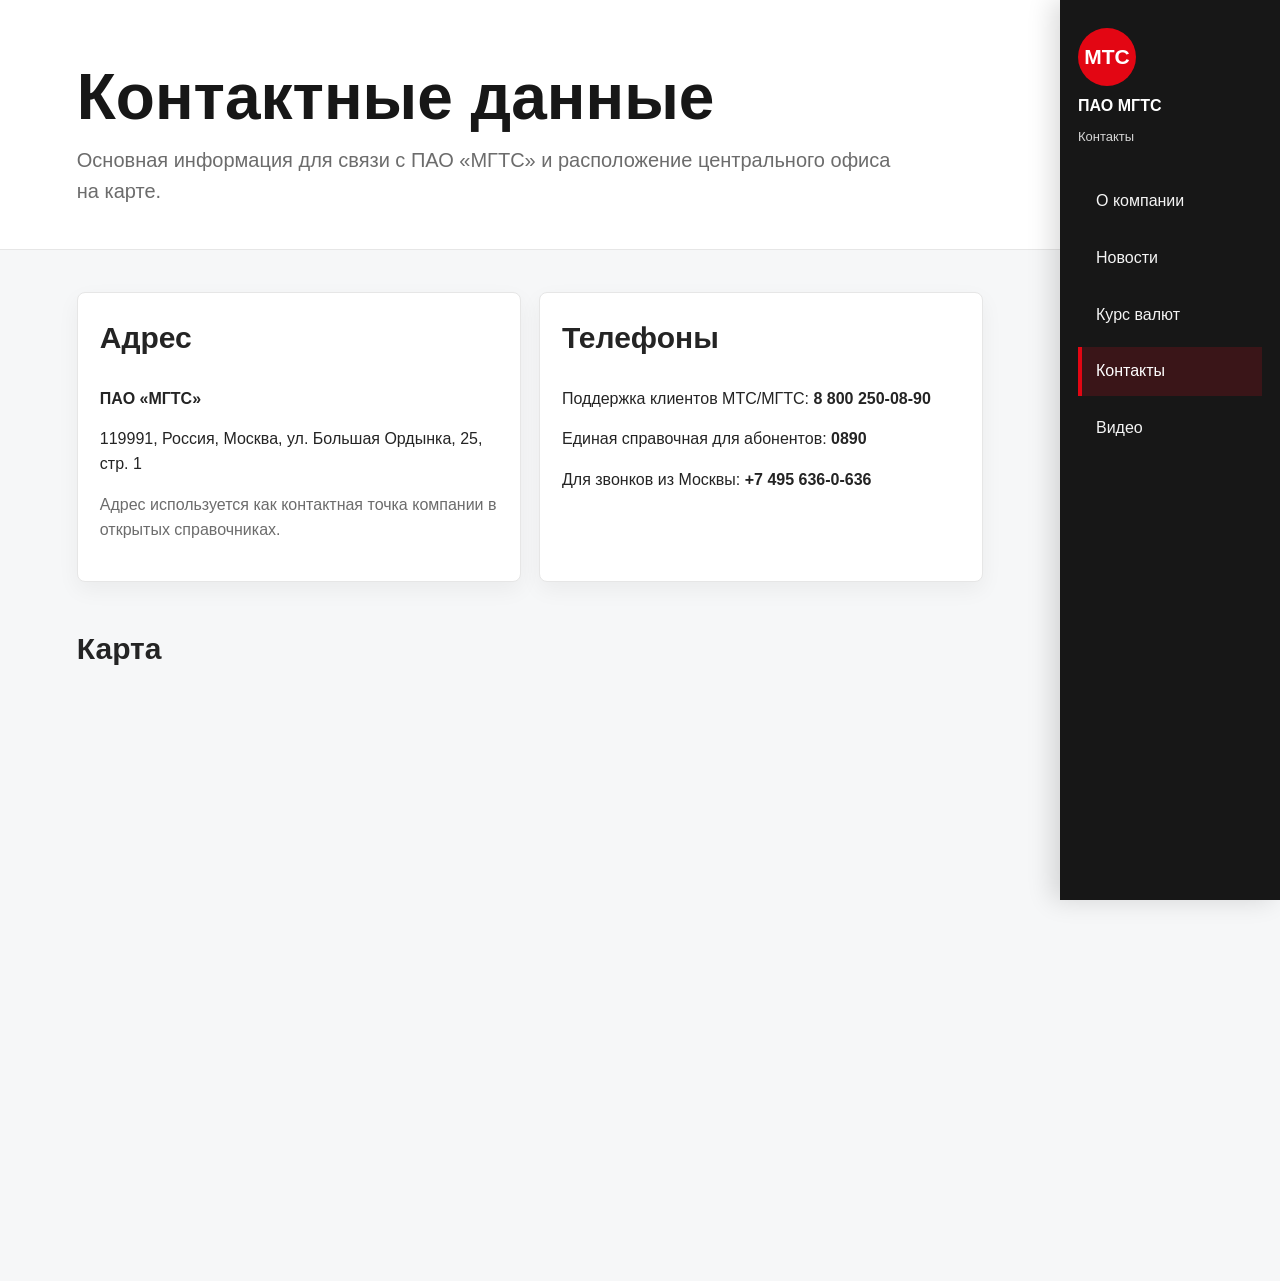
==== contacts.html @ 7bb35bb6 "Add contacts page" ====
<!doctype html>
<html lang="ru">
<head>
  <meta charset="utf-8">
  <meta name="viewport" content="width=device-width, initial-scale=1">
  <title>МГТС - контакты</title>
  <link rel="stylesheet" href="styles.css">
</head>
<body>
  <nav class="side-menu">
    <div class="brand"><div class="brand-mark">МТС</div><strong>ПАО МГТС</strong><span>Контакты</span></div>
    <a href="index.html">О компании</a>
    <a href="news.html">Новости</a>
    <a href="currency.html">Курс валют</a>
    <a class="active" href="contacts.html">Контакты</a>
    <a href="video.html">Видео</a>
  </nav>

  <main class="page">
    <section class="hero">
      <h1>Контактные данные</h1>
      <p>Основная информация для связи с ПАО «МГТС» и расположение центрального офиса на карте.</p>
    </section>

    <div class="content">
      <section class="section grid">
        <div class="card">
          <h2>Адрес</h2>
          <p><strong>ПАО «МГТС»</strong></p>
          <p>119991, Россия, Москва, ул. Большая Ордынка, 25, стр. 1</p>
          <p class="muted">Адрес используется как контактная точка компании в открытых справочниках.</p>
        </div>
        <div class="card">
          <h2>Телефоны</h2>
          <p>Поддержка клиентов МТС/МГТС: <strong>8 800 250-08-90</strong></p>
          <p>Единая справочная для абонентов: <strong>0890</strong></p>
          <p>Для звонков из Москвы: <strong>+7 495 636-0-636</strong></p>
        </div>
      </section>

      <section class="section">
        <h2>Карта</h2>
        <iframe
          class="map"
          src="https://yandex.ru/map-widget/v1/?ll=37.625985%2C55.736319&mode=search&ol=geo&ouri=ymapsbm1%3A%2F%2Fgeo%3Fdata%3DCgg1NjcwNDUwMxJb0KDQvtGB0YHQuNGPLCDQnNC-0YHQutCy0LAsINCR0L7Qu9GM0YjQsNGPINCc0YDQtNGL0L3QutLAsIDI1LCDRgdGC0YDQvtC10L3QuNC1IDEiCg2cKhZCFVKdX0I%2C&z=16"
          allowfullscreen>
        </iframe>
      </section>
    </div>
  </main>
</body>
</html>
---- styles.css ----
:root {
  --red: #e30613;
  --dark: #171717;
  --text: #242424;
  --muted: #6c6c6c;
  --line: #e6e6e6;
  --bg: #f6f7f8;
  --panel: #ffffff;
}

* {
  box-sizing: border-box;
}

html {
  scroll-behavior: smooth;
}

body {
  margin: 0;
  padding-right: 220px;
  font-family: Arial, Helvetica, sans-serif;
  color: var(--text);
  background: var(--bg);
  line-height: 1.55;
}

a {
  color: var(--red);
}

.side-menu {
  position: fixed;
  top: 0;
  right: 0;
  z-index: 10;
  width: 220px;
  height: 100vh;
  padding: 28px 18px;
  background: var(--dark);
  color: #fff;
  box-shadow: -8px 0 24px rgba(0, 0, 0, 0.14);
}

.brand {
  display: grid;
  gap: 8px;
  margin-bottom: 30px;
}

.brand-mark {
  width: 58px;
  height: 58px;
  display: grid;
  place-items: center;
  border-radius: 50%;
  background: var(--red);
  color: #fff;
  font-weight: 800;
  font-size: 21px;
}

.brand span {
  color: #d6d6d6;
  font-size: 13px;
}

.side-menu a {
  display: block;
  padding: 12px 14px;
  margin: 8px 0;
  border-left: 4px solid transparent;
  color: #f4f4f4;
  text-decoration: none;
  transition: 0.2s ease;
}

.side-menu a:hover {
  border-left-color: #fff;
  background: #2a2a2a;
}

.side-menu a.active {
  border-left-color: var(--red);
  color: #fff;
  background: #3a1518;
}

.page {
  min-height: 100vh;
}

.hero {
  padding: 64px clamp(24px, 6vw, 86px) 42px;
  background: #fff;
  border-bottom: 1px solid var(--line);
}

.hero p {
  max-width: 820px;
  margin: 14px 0 0;
  color: var(--muted);
  font-size: 20px;
}

h1 {
  margin: 0;
  color: var(--dark);
  font-size: clamp(36px, 5vw, 64px);
  line-height: 1.05;
}

h2 {
  margin-top: 0;
  font-size: 30px;
}

h3 {
  margin-bottom: 8px;
}

.content {
  max-width: 1080px;
  padding: 42px clamp(24px, 6vw, 86px) 72px;
}

.section {
  margin-bottom: 44px;
}

.grid {
  display: grid;
  grid-template-columns: repeat(auto-fit, minmax(250px, 1fr));
  gap: 18px;
}

.card {
  padding: 22px;
  border: 1px solid var(--line);
  border-radius: 8px;
  background: var(--panel);
  box-shadow: 0 8px 22px rgba(0, 0, 0, 0.05);
}

.button {
  border: 0;
  border-radius: 6px;
  padding: 10px 16px;
  color: #fff;
  background: var(--red);
  font-weight: 700;
  cursor: pointer;
}

.button:hover {
  background: #b9000a;
}

.muted {
  color: var(--muted);
}

.top-link {
  position: fixed;
  right: 244px;
  bottom: 24px;
  z-index: 12;
  width: 52px;
  height: 52px;
  display: grid;
  place-items: center;
  border-radius: 50%;
  background: var(--red);
  color: #fff;
  text-decoration: none;
  font-size: 24px;
  font-weight: 800;
  box-shadow: 0 10px 24px rgba(227, 6, 19, 0.35);
}

.media {
  width: 100%;
  border-radius: 8px;
  border: 1px solid var(--line);
  background: #fff;
}

.news-card .full {
  display: none;
  margin-top: 14px;
}

.news-card.open .full {
  display: block;
}

.calculator {
  display: grid;
  gap: 16px;
  max-width: 680px;
}

.field {
  display: grid;
  gap: 6px;
}

input,
select {
  width: 100%;
  border: 1px solid #cacaca;
  border-radius: 6px;
  padding: 12px 14px;
  font: inherit;
  background: #fff;
}

.chart {
  display: flex;
  align-items: end;
  gap: 7px;
  min-height: 280px;
  padding: 18px;
  overflow-x: auto;
  border: 1px solid var(--line);
  border-radius: 8px;
  background: #fff;
}

.bar {
  min-width: 22px;
  border: 0;
  border-radius: 5px 5px 0 0;
  background: #3b3b3b;
  cursor: pointer;
}

.bar:hover,
.bar.active {
  background: var(--red);
}

.map,
.video {
  width: 100%;
  min-height: 460px;
  border: 0;
  border-radius: 8px;
}

@media (max-width: 780px) {
  body {
    padding-right: 0;
    padding-bottom: 78px;
  }

  .side-menu {
    top: auto;
    bottom: 0;
    width: 100%;
    height: 78px;
    display: flex;
    align-items: center;
    gap: 4px;
    padding: 8px;
    overflow-x: auto;
  }

  .brand {
    display: none;
  }

  .side-menu a {
    min-width: max-content;
    margin: 0;
    border-left: 0;
    border-top: 4px solid transparent;
    font-size: 14px;
  }

  .side-menu a:hover,
  .side-menu a.active {
    border-left-color: transparent;
    border-top-color: var(--red);
  }

  .top-link {
    right: 18px;
    bottom: 94px;
  }
}
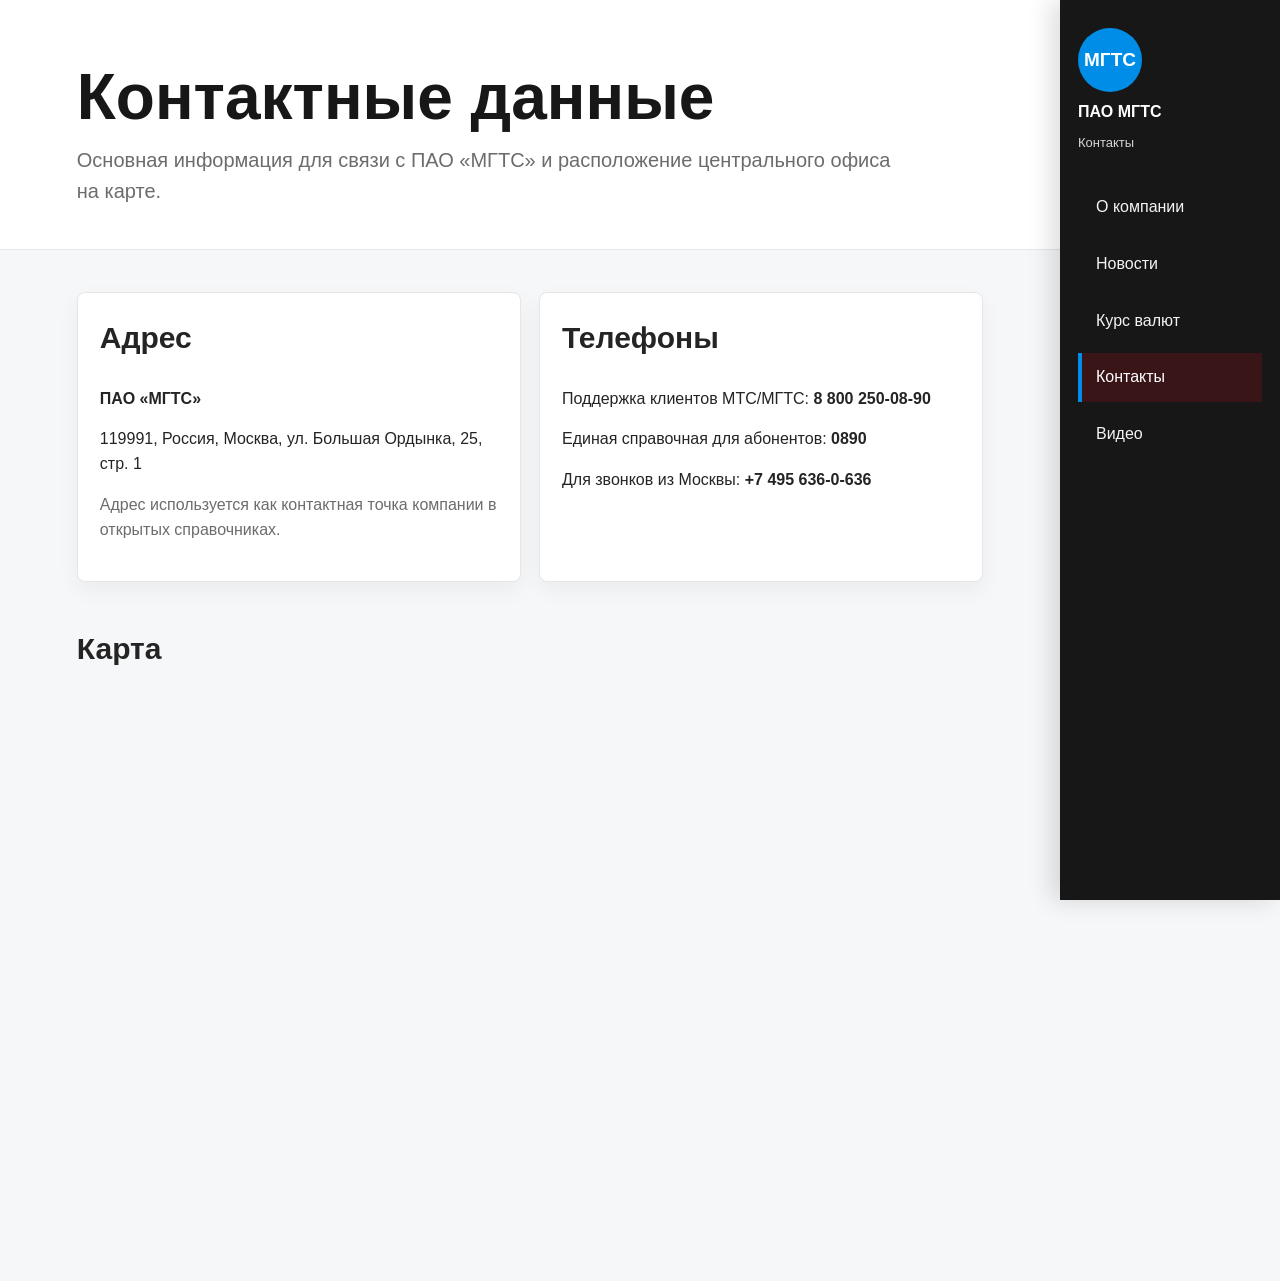
==== commit efbddcb8: "Good changes" ====
--- a/contacts.html
+++ b/contacts.html
@@ -1,14 +1,18 @@
 <!doctype html>
 <html lang="ru">
+
 <head>
   <meta charset="utf-8">
   <meta name="viewport" content="width=device-width, initial-scale=1">
   <title>МГТС - контакты</title>
   <link rel="stylesheet" href="styles.css">
 </head>
+
 <body>
   <nav class="side-menu">
-    <div class="brand"><div class="brand-mark">МТС</div><strong>ПАО МГТС</strong><span>Контакты</span></div>
+    <div class="brand">
+      <div class="brand-mark">МГТС</div><strong>ПАО МГТС</strong><span>Контакты</span>
+    </div>
     <a href="index.html">О компании</a>
     <a href="news.html">Новости</a>
     <a href="currency.html">Курс валют</a>
@@ -40,13 +44,13 @@
 
       <section class="section">
         <h2>Карта</h2>
-        <iframe
-          class="map"
-          src="https://yandex.ru/map-widget/v1/?ll=37.625985%2C55.736319&mode=search&ol=geo&ouri=ymapsbm1%3A%2F%2Fgeo%3Fdata%3DCgg1NjcwNDUwMxJb0KDQvtGB0YHQuNGPLCDQnNC-0YHQutCy0LAsINCR0L7Qu9GM0YjQsNGPINCc0YDQtNGL0L3QutLAsIDI1LCDRgdGC0YDQvtC10L3QuNC1IDEiCg2cKhZCFVKdX0I%2C&z=16"
+        <iframe class="map"
+          src="https://yandex.ru/map-widget/v1/?ll=82.91187%2C55.058314&mode=search&ol=geo&ouri=ymapsbm1%3A%2F%2Fgeo%3Fdata%3DCgg1NjcwNDUwMxJb0KDQvtGB0YHQuNGPLCDQnNC-0YHQutCy0LAsINCR0L7Qu9GM0YjQsNGPINCc0YDQtNGL0L3QutLAsIDI1LCDRgdGC0YDQvtC10L3QuNC1IDEiCg2cKhZCFVKdX0I%2C&z=16"
           allowfullscreen>
         </iframe>
       </section>
     </div>
   </main>
 </body>
-</html>
+
+</html>
--- a/styles.css
+++ b/styles.css
@@ -1,5 +1,5 @@
 :root {
-  --red: #e30613;
+  --brand: #008de7;
   --dark: #171717;
   --text: #242424;
   --muted: #6c6c6c;
@@ -26,7 +26,7 @@
 }
 
 a {
-  color: var(--red);
+  color: var(--brand);
 }
 
 .side-menu {
@@ -49,15 +49,15 @@
 }
 
 .brand-mark {
-  width: 58px;
-  height: 58px;
+  width: 64px;
+  height: 64px;
   display: grid;
   place-items: center;
   border-radius: 50%;
-  background: var(--red);
+  background: var(--brand);
   color: #fff;
   font-weight: 800;
-  font-size: 21px;
+  font-size: 19px;
 }
 
 .brand span {
@@ -81,7 +81,7 @@
 }
 
 .side-menu a.active {
-  border-left-color: var(--red);
+  border-left-color: var(--brand);
   color: #fff;
   background: #3a1518;
 }
@@ -147,7 +147,7 @@
   border-radius: 6px;
   padding: 10px 16px;
   color: #fff;
-  background: var(--red);
+  background: var(--brand);
   font-weight: 700;
   cursor: pointer;
 }
@@ -170,7 +170,7 @@
   display: grid;
   place-items: center;
   border-radius: 50%;
-  background: var(--red);
+  background: var(--brand);
   color: #fff;
   text-decoration: none;
   font-size: 24px;
@@ -237,7 +237,7 @@
 
 .bar:hover,
 .bar.active {
-  background: var(--red);
+  background: var(--brand);
 }
 
 .map,
@@ -281,7 +281,7 @@
   .side-menu a:hover,
   .side-menu a.active {
     border-left-color: transparent;
-    border-top-color: var(--red);
+    border-top-color: var(--brand);
   }
 
   .top-link {
